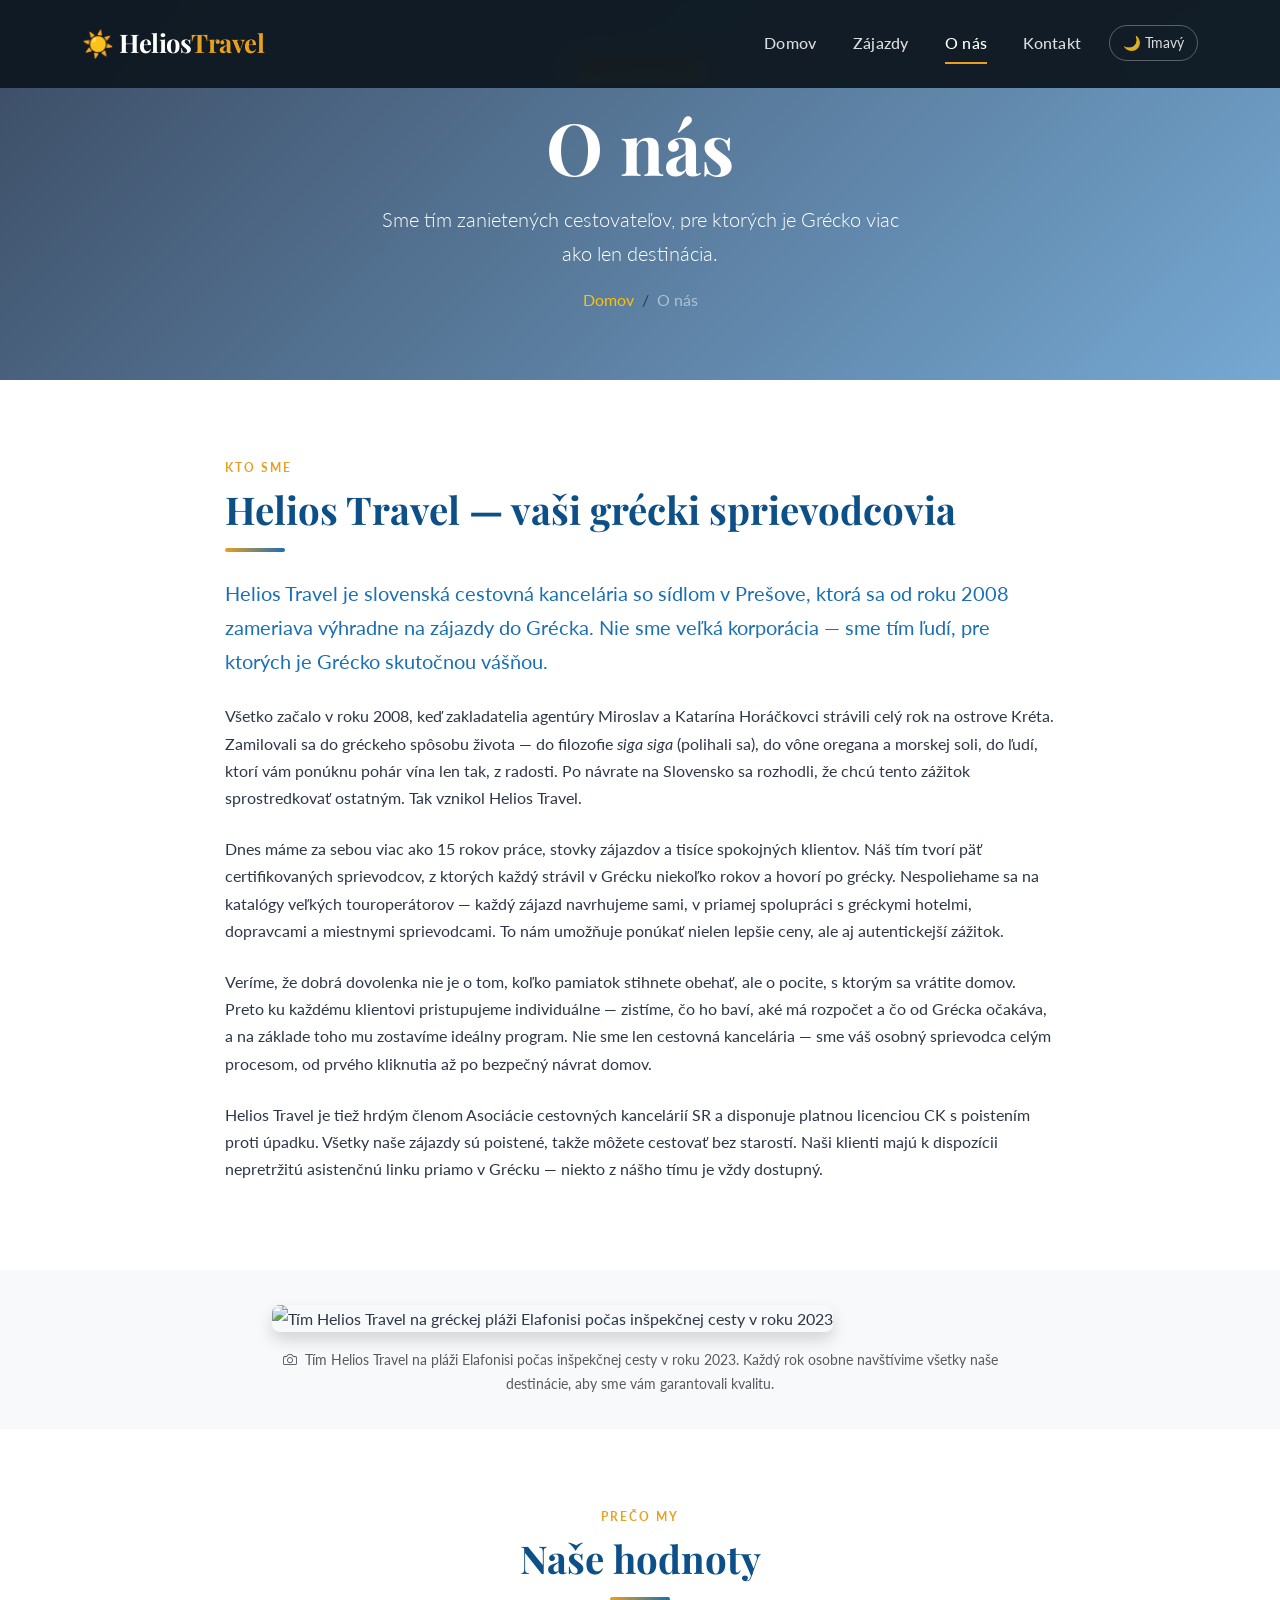
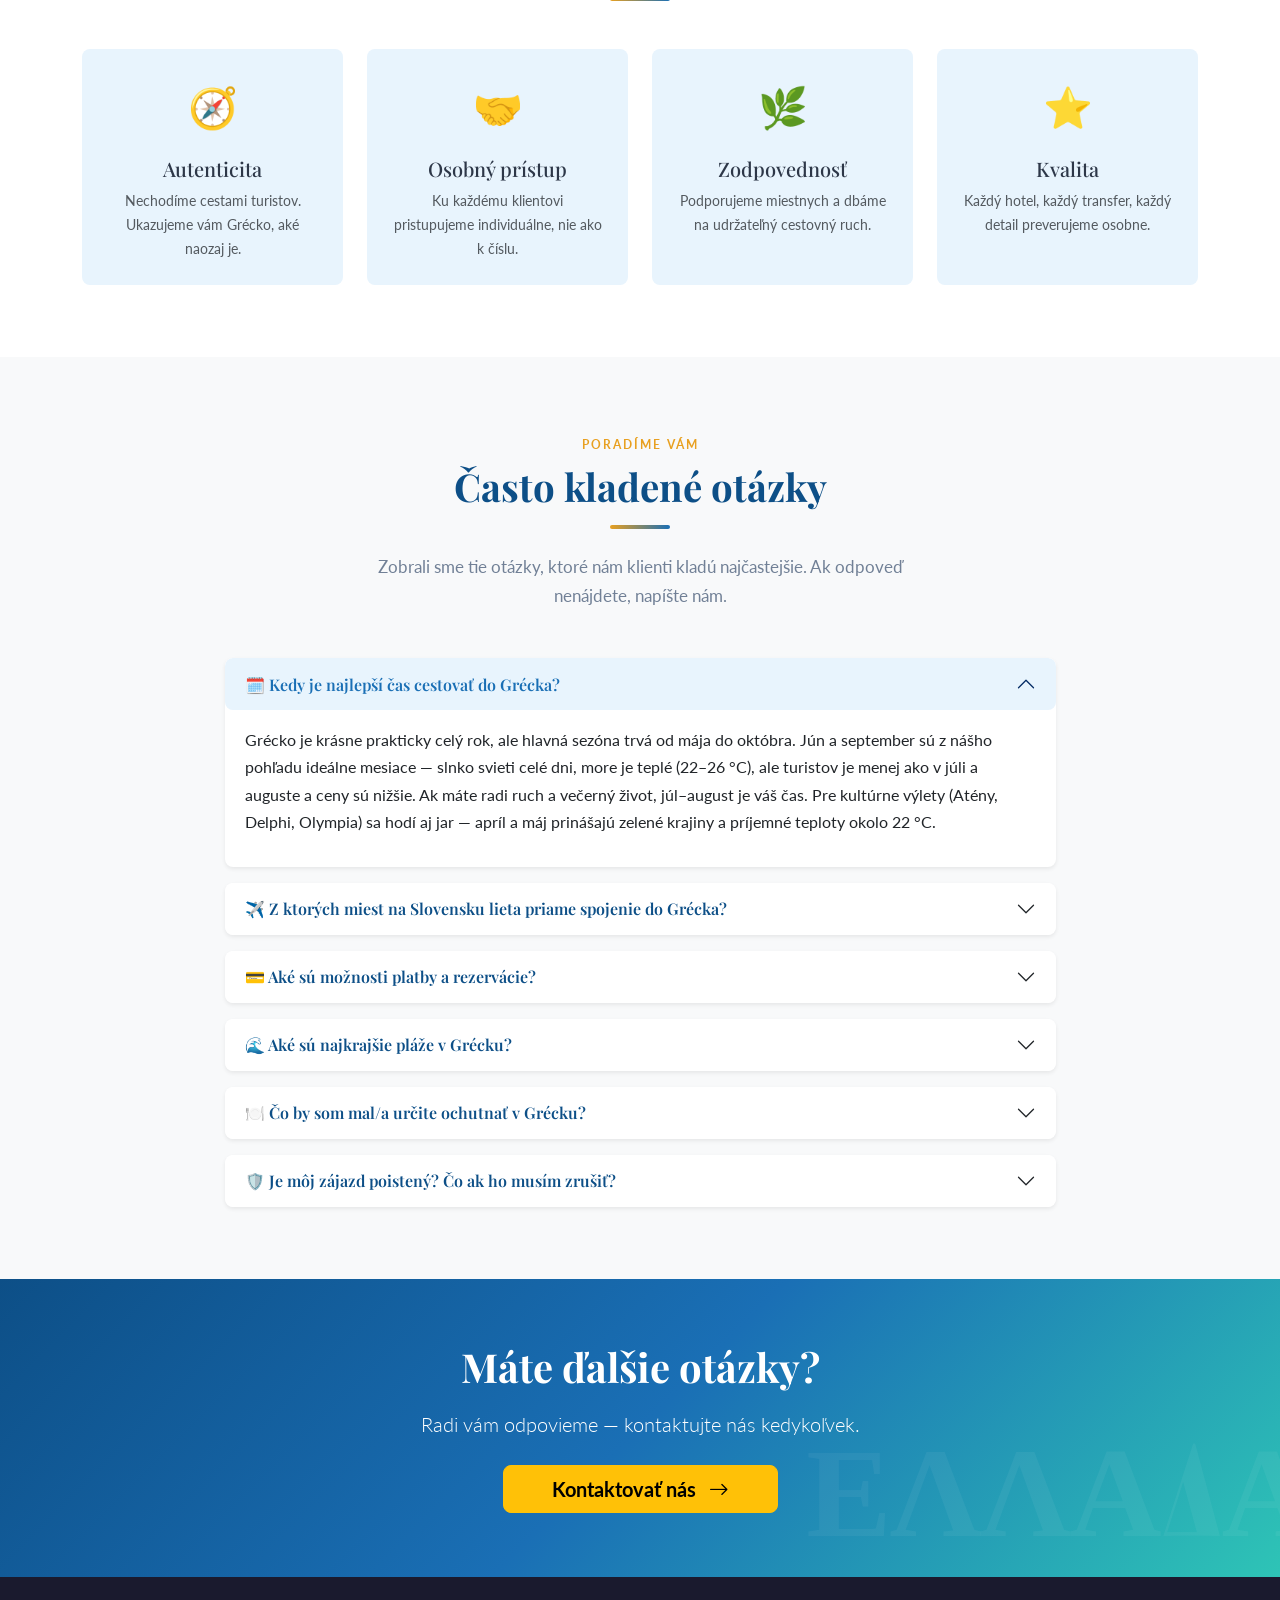
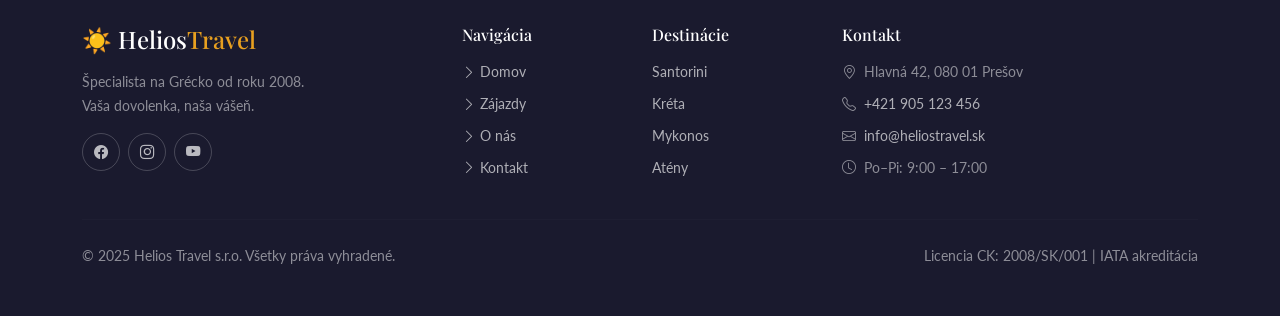
==== o-nas.html @ 0f73ef65 "pridana zakladna struktura" ====
<!DOCTYPE html>
<html lang="sk">
<head>
  <meta charset="UTF-8" />
  <meta name="viewport" content="width=device-width, initial-scale=1.0" />
  <meta name="description" content="O cestovnej kancelárii Helios Travel — naša história, tím a filozofia cestovania do Grécka od roku 2008." />
  <title>O nás — Helios Travel</title>

  <link href="https://cdn.jsdelivr.net/npm/bootstrap@5.3.3/dist/css/bootstrap.min.css" rel="stylesheet" />
  <link href="https://cdn.jsdelivr.net/npm/bootstrap-icons@1.11.3/font/bootstrap-icons.min.css" rel="stylesheet" />
  <link href="https://fonts.googleapis.com/css2?family=Playfair+Display:ital,wght@0,700;0,900;1,700&family=Lato:wght@300;400;700&display=swap" rel="stylesheet" />
  <link rel="stylesheet" href="assets/css/style.css" />
</head>
<body>

  <!-- ============================================================
       NAVIGÁCIA
       ============================================================ -->
  <nav class="navbar navbar-expand-lg fixed-top" aria-label="Hlavná navigácia">
    <div class="container">
      <a class="navbar-brand" href="index.html">☀️ Helios<span>Travel</span></a>

      <button class="navbar-toggler border-0" type="button"
              data-bs-toggle="collapse" data-bs-target="#mainNav"
              aria-controls="mainNav" aria-expanded="false"
              aria-label="Otvoriť navigáciu">
        <span class="navbar-toggler-icon"></span>
      </button>

      <div class="collapse navbar-collapse" id="mainNav">
        <ul class="navbar-nav ms-auto align-items-center gap-1">
          <li class="nav-item"><a class="nav-link" href="index.html">Domov</a></li>
          <li class="nav-item"><a class="nav-link" href="index.html#zajazdy">Zájazdy</a></li>
          <li class="nav-item"><a class="nav-link active" href="o-nas.html">O nás</a></li>
          <li class="nav-item"><a class="nav-link" href="kontakt.html">Kontakt</a></li>
          <li class="nav-item ms-2">
            <button class="btn-dark-mode" id="darkModeToggle" aria-label="Prepnúť tmavý režim">🌙 Tmavý</button>
          </li>
        </ul>
      </div>
    </div>
  </nav>

  <main>

    <!-- ============================================================
         PAGE HERO
         ============================================================ -->
    <section class="page-hero" aria-label="Stránka O nás">
      <div class="container text-white text-center">
        <span class="hero-badge">Naša história</span>
        <h1 class="hero-title mb-3">O nás</h1>
        <p class="lead opacity-90" style="max-width:540px;margin:0 auto;">
          Sme tím zanietených cestovateľov, pre ktorých je Grécko viac ako len destinácia.
        </p>
        <nav aria-label="Drobčeky" class="mt-3">
          <ol class="breadcrumb justify-content-center">
            <li class="breadcrumb-item"><a href="index.html" class="text-warning">Domov</a></li>
            <li class="breadcrumb-item active text-white-50">O nás</li>
          </ol>
        </nav>
      </div>
    </section>

    <!-- ============================================================
         PEREX A HLAVNÝ TEXT (aspoň 3 odseky)
         ============================================================ -->
    <section class="py-5" aria-label="Úvod — O nás">
      <div class="container py-4">
        <div class="row justify-content-center">
          <div class="col-12 col-lg-9">

            <span class="section-label">Kto sme</span>
            <h2 class="section-title mb-3">Helios Travel — vaši grécki sprievodcovia</h2>
            <div class="section-divider ms-0"></div>

            <!-- Perex -->
            <p class="lead mb-4" style="color:var(--color-primary);font-weight:400;">
              Helios Travel je slovenská cestovná kancelária so sídlom v Prešove, ktorá sa
              od roku 2008 zameriava výhradne na zájazdy do Grécka. Nie sme veľká korporácia
              — sme tím ľudí, pre ktorých je Grécko skutočnou vášňou.
            </p>

            <!-- Odsek 1 -->
            <p class="mb-4">
              Všetko začalo v roku 2008, keď zakladatelia agentúry Miroslav a Katarína
              Horáčkovci strávili celý rok na ostrove Kréta. Zamilovali sa do gréckeho
              spôsobu života — do filozofie <em>siga siga</em> (polihali sa), do vône
              oregana a morskej soli, do ľudí, ktorí vám ponúknu pohár vína len tak,
              z radosti. Po návrate na Slovensko sa rozhodli, že chcú tento zážitok
              sprostredkovať ostatným. Tak vznikol Helios Travel.
            </p>

            <!-- Odsek 2 -->
            <p class="mb-4">
              Dnes máme za sebou viac ako 15 rokov práce, stovky zájazdov a tisíce
              spokojných klientov. Náš tím tvorí päť certifikovaných sprievodcov, z ktorých
              každý strávil v Grécku niekoľko rokov a hovorí po grécky. Nespoliehame sa
              na katalógy veľkých touroperátorov — každý zájazd navrhujeme sami, v priamej
              spolupráci s gréckymi hotelmi, dopravcami a miestnymi sprievodcami. To nám
              umožňuje ponúkať nielen lepšie ceny, ale aj autentickejší zážitok.
            </p>

            <!-- Odsek 3 -->
            <p class="mb-4">
              Veríme, že dobrá dovolenka nie je o tom, koľko pamiatok stihnete obehať,
              ale o pocite, s ktorým sa vrátite domov. Preto ku každému klientovi
              pristupujeme individuálne — zistíme, čo ho baví, aké má rozpočet a čo od
              Grécka očakáva, a na základe toho mu zostavíme ideálny program. Nie sme
              len cestovná kancelária — sme váš osobný sprievodca celým procesom, od
              prvého kliknutia až po bezpečný návrat domov.
            </p>

            <!-- Odsek 4 -->
            <p>
              Helios Travel je tiež hrdým členom Asociácie cestovných kancelárií SR
              a disponuje platnou licenciou CK s poistením proti úpadku. Všetky naše
              zájazdy sú poistené, takže môžete cestovať bez starostí. Naši klienti
              majú k dispozícii nepretržitú asistenčnú linku priamo v Grécku — niekto
              z nášho tímu je vždy dostupný.
            </p>

          </div>
        </div>
      </div>
    </section>

    <!-- ============================================================
         OBRÁZOK S POPISOM (figcaption)
         ============================================================ -->
    <section class="py-4 bg-light" aria-label="Fotografia tímu">
      <div class="container py-2">
        <div class="row justify-content-center">
          <div class="col-12 col-lg-8">
            <figure class="mb-0">
              <img
                src="https://images.unsplash.com/photo-1548625149-720754685e1d?w=1200&q=80"
                alt="Tím Helios Travel na gréckej pláži Elafonisi počas inšpekčnej cesty v roku 2023"
                class="img-fluid rounded-3 shadow w-100"
                style="max-height:480px;object-fit:cover;"
              />
              <figcaption class="text-center text-muted mt-3" style="font-size:0.9rem;">
                <i class="bi bi-camera me-1"></i>
                Tím Helios Travel na pláži Elafonisi počas inšpekčnej cesty v roku 2023.
                Každý rok osobne navštívime všetky naše destinácie, aby sme vám garantovali kvalitu.
              </figcaption>
            </figure>
          </div>
        </div>
      </div>
    </section>

    <!-- ============================================================
         HODNOTY / SILNÉ STRÁNKY
         ============================================================ -->
    <section class="py-5" aria-label="Naše hodnoty">
      <div class="container py-4">

        <div class="text-center mb-5">
          <span class="section-label">Prečo my</span>
          <h2 class="section-title">Naše hodnoty</h2>
          <div class="section-divider"></div>
        </div>

        <div class="row g-4 justify-content-center">
          <div class="col-12 col-sm-6 col-lg-3">
            <div class="text-center p-4 rounded-3 h-100" style="background:var(--color-light-blue);">
              <div style="font-size:2.5rem;margin-bottom:1rem;">🧭</div>
              <h3 class="h5 mb-2">Autenticita</h3>
              <p class="small text-muted mb-0">Nechodíme cestami turistov. Ukazujeme vám Grécko, aké naozaj je.</p>
            </div>
          </div>
          <div class="col-12 col-sm-6 col-lg-3">
            <div class="text-center p-4 rounded-3 h-100" style="background:var(--color-light-blue);">
              <div style="font-size:2.5rem;margin-bottom:1rem;">🤝</div>
              <h3 class="h5 mb-2">Osobný prístup</h3>
              <p class="small text-muted mb-0">Ku každému klientovi pristupujeme individuálne, nie ako k číslu.</p>
            </div>
          </div>
          <div class="col-12 col-sm-6 col-lg-3">
            <div class="text-center p-4 rounded-3 h-100" style="background:var(--color-light-blue);">
              <div style="font-size:2.5rem;margin-bottom:1rem;">🌿</div>
              <h3 class="h5 mb-2">Zodpovednosť</h3>
              <p class="small text-muted mb-0">Podporujeme miestnych a dbáme na udržateľný cestovný ruch.</p>
            </div>
          </div>
          <div class="col-12 col-sm-6 col-lg-3">
            <div class="text-center p-4 rounded-3 h-100" style="background:var(--color-light-blue);">
              <div style="font-size:2.5rem;margin-bottom:1rem;">⭐</div>
              <h3 class="h5 mb-2">Kvalita</h3>
              <p class="small text-muted mb-0">Každý hotel, každý transfer, každý detail preverujeme osobne.</p>
            </div>
          </div>
        </div>

      </div>
    </section>

    <!-- ============================================================
         ACCORDION — FAQ / Zaujímavosti (aspoň 4 položky)
         ============================================================ -->
    <section class="py-5 bg-light" aria-label="Často kladené otázky">
      <div class="container py-4">

        <div class="text-center mb-5">
          <span class="section-label">Poradíme vám</span>
          <h2 class="section-title">Často kladené otázky</h2>
          <div class="section-divider"></div>
          <p class="section-subtitle">
            Zobrali sme tie otázky, ktoré nám klienti kladú najčastejšie. Ak odpoveď nenájdete, napíšte nám.
          </p>
        </div>

        <div class="row justify-content-center">
          <div class="col-12 col-lg-9">

            <div class="accordion" id="faqAccordion">

              <!-- Otázka 1 -->
              <div class="accordion-item border-0 mb-3 rounded-3 overflow-hidden shadow-sm">
                <h3 class="accordion-header">
                  <button class="accordion-button rounded-3" type="button"
                          data-bs-toggle="collapse" data-bs-target="#faq1"
                          aria-expanded="true" aria-controls="faq1">
                    🗓️ Kedy je najlepší čas cestovať do Grécka?
                  </button>
                </h3>
                <div id="faq1" class="accordion-collapse collapse show" data-bs-parent="#faqAccordion">
                  <div class="accordion-body">
                    <p>
                      Grécko je krásne prakticky celý rok, ale hlavná sezóna trvá od mája do októbra.
                      Jún a september sú z nášho pohľadu ideálne mesiace — slnko svieti celé dni,
                      more je teplé (22–26 °C), ale turistov je menej ako v júli a auguste a ceny sú
                      nižšie. Ak máte radi ruch a večerný život, júl–august je váš čas. Pre kultúrne
                      výlety (Atény, Delphi, Olympia) sa hodí aj jar — apríl a máj prinášajú zelené
                      krajiny a príjemné teploty okolo 22 °C.
                    </p>
                  </div>
                </div>
              </div>

              <!-- Otázka 2 -->
              <div class="accordion-item border-0 mb-3 rounded-3 overflow-hidden shadow-sm">
                <h3 class="accordion-header">
                  <button class="accordion-button collapsed rounded-3" type="button"
                          data-bs-toggle="collapse" data-bs-target="#faq2"
                          aria-expanded="false" aria-controls="faq2">
                    ✈️ Z ktorých miest na Slovensku lieta priame spojenie do Grécka?
                  </button>
                </h3>
                <div id="faq2" class="accordion-collapse collapse" data-bs-parent="#faqAccordion">
                  <div class="accordion-body">
                    <p>
                      Priame charterové lety do Grécka odlietajú z Bratislavy (BTS) a z Košíc (KSC).
                      Z Bratislavy sú spojenia na Santorini (JTR), Heraklion — Kréta (HER), Rhodos (RHO),
                      Mykonos (JMK) a Corfu (CFU). Z Košíc prevádzkujeme chartery najmä na Krétu a Rhodos.
                      Naše zájazdy zahŕňajú vždy transfer z letiska na hotel a späť, takže sa nemusíte
                      o nič starať. Dopravu riešime komplet.
                    </p>
                  </div>
                </div>
              </div>

              <!-- Otázka 3 -->
              <div class="accordion-item border-0 mb-3 rounded-3 overflow-hidden shadow-sm">
                <h3 class="accordion-header">
                  <button class="accordion-button collapsed rounded-3" type="button"
                          data-bs-toggle="collapse" data-bs-target="#faq3"
                          aria-expanded="false" aria-controls="faq3">
                    💳 Aké sú možnosti platby a rezervácie?
                  </button>
                </h3>
                <div id="faq3" class="accordion-collapse collapse" data-bs-parent="#faqAccordion">
                  <div class="accordion-body">
                    <p>
                      Rezerváciu je možné uskutočniť online cez náš kontaktný formulár, e-mailom alebo
                      telefonicky. Po odsúhlasení podmienok vám zašleme zálohovú faktúru — záloha je
                      zvyčajne 30 % z ceny zájazdu. Zostatok uhrádza klient najneskôr 30 dní pred odletom.
                    </p>
                    <p class="mb-0">
                      Akceptujeme platbu bankovým prevodom, kartou Visa/Mastercard a platbou v hotovosti
                      v našej kancelárii v Prešove. Na požiadanie vieme dohodnúť aj splátkový plán —
                      stačí nás kontaktovať.
                    </p>
                  </div>
                </div>
              </div>

              <!-- Otázka 4 -->
              <div class="accordion-item border-0 mb-3 rounded-3 overflow-hidden shadow-sm">
                <h3 class="accordion-header">
                  <button class="accordion-button collapsed rounded-3" type="button"
                          data-bs-toggle="collapse" data-bs-target="#faq4"
                          aria-expanded="false" aria-controls="faq4">
                    🌊 Aké sú najkrajšie pláže v Grécku?
                  </button>
                </h3>
                <div id="faq4" class="accordion-collapse collapse" data-bs-parent="#faqAccordion">
                  <div class="accordion-body">
                    <p>
                      Grécko má tisíce kilometrov pobrežia a stovky nádherných pláží. Medzi absolútne
                      TOP patria: <strong>Elafonisi</strong> (Kréta) s ružovým pieskom,
                      <strong>Myrtos</strong> (Kefalónia) s dramatickými bielymi útesmi,
                      <strong>Sarakiniko</strong> (Milos) s lunárnou sopečnou krajinou,
                      <strong>Lalaria</strong> (Skiathos) dostupná len loďou a
                      <strong>Navagio</strong> (Zakynthos) s vraku lode ukrytou v zátokovej kalvárii.
                    </p>
                    <p class="mb-0">
                      Keďže poznáme Grécko do hĺbky, vieme vám poradiť aj skryté pláže bez turistov —
                      tie najkrajšie nie sú v žiadnom sprievodcovi.
                    </p>
                  </div>
                </div>
              </div>

              <!-- Otázka 5 -->
              <div class="accordion-item border-0 mb-3 rounded-3 overflow-hidden shadow-sm">
                <h3 class="accordion-header">
                  <button class="accordion-button collapsed rounded-3" type="button"
                          data-bs-toggle="collapse" data-bs-target="#faq5"
                          aria-expanded="false" aria-controls="faq5">
                    🍽️ Čo by som mal/a určite ochutnať v Grécku?
                  </button>
                </h3>
                <div id="faq5" class="accordion-collapse collapse" data-bs-parent="#faqAccordion">
                  <div class="accordion-body">
                    <p>
                      Grécka kuchyňa je jednou z najzdravších a najchutnejších na svete. Medzi
                      povinné gastro zážitky patria: <strong>Moussaka</strong> (zapečený baklažán
                      s mletým mäsom), <strong>Souvlaki</strong> (grilované mäso v pite),
                      <strong>Saganaki</strong> (vyprážaný syr), <strong>Spanakopita</strong>
                      (špenátový koláč vo filo ceste) a samozrejme čerstvé ryby a morské plody
                      priamo z rybárskeho člna.
                    </p>
                    <p class="mb-0">
                      Na pitie odporúčame lokálne víno a destilát <strong>Ouzo</strong> alebo
                      <strong>Tsipouro</strong>. Vyhýbajte sa turistickým reštauráciám pri
                      hlavných námestíach — opýtajte sa miestnych, kde jedia oni. My vám
                      radi odporučíme konkrétne taverny v každej destinácii.
                    </p>
                  </div>
                </div>
              </div>

              <!-- Otázka 6 -->
              <div class="accordion-item border-0 rounded-3 overflow-hidden shadow-sm">
                <h3 class="accordion-header">
                  <button class="accordion-button collapsed rounded-3" type="button"
                          data-bs-toggle="collapse" data-bs-target="#faq6"
                          aria-expanded="false" aria-controls="faq6">
                    🛡️ Je môj zájazd poistený? Čo ak ho musím zrušiť?
                  </button>
                </h3>
                <div id="faq6" class="accordion-collapse collapse" data-bs-parent="#faqAccordion">
                  <div class="accordion-body">
                    <p>
                      Áno, všetky naše zájazdy sú poistené v súlade so zákonom č. 281/2001 Zb.
                      o zájazdoch. Máme uzatvorené poistenie proti úpadku, takže vaše peniaze
                      sú v bezpečí. Odporúčame vám tiež uzatvoriť cestovné poistenie s krytím
                      storna — ponúkame ho v spolupráci s Allianz a Uniqa za zvýhodnených podmienok.
                    </p>
                    <p class="mb-0">
                      Pri storne zájazdu sa uplatňujú stornopoplatky podľa všeobecných obchodných
                      podmienok (VOP): pri storne viac ako 60 dní pred odletom je poplatok 10 %,
                      30–60 dní 30 %, 15–30 dní 50 %, menej ako 15 dní 100 %. Presné podmienky
                      nájdete v zmluve alebo nás kontaktujte.
                    </p>
                  </div>
                </div>
              </div>

            </div><!-- /accordion -->
          </div>
        </div>

      </div>
    </section>

    <!-- ============================================================
         CTA
         ============================================================ -->
    <section class="cta-section py-5 text-white" aria-label="Výzva na kontakt">
      <div class="container py-3 text-center">
        <h2 class="display-6 fw-bold mb-3" style="font-family:var(--font-display);">
          Máte ďalšie otázky?
        </h2>
        <p class="lead mb-4 opacity-90">Radi vám odpovieme — kontaktujte nás kedykoľvek.</p>
        <a href="kontakt.html" class="btn btn-warning btn-lg fw-bold px-5">
          Kontaktovať nás <i class="bi bi-arrow-right ms-2"></i>
        </a>
      </div>
    </section>

  </main>

  <!-- ============================================================
       FOOTER
       ============================================================ -->
  <footer class="text-white py-5">
    <div class="container">
      <div class="row g-4">
        <div class="col-12 col-md-4">
          <h2 class="h4 mb-3" style="font-family:var(--font-display);">☀️ Helios<span style="color:var(--color-secondary);">Travel</span></h2>
          <p class="text-white-50 small mb-3">Špecialista na Grécko od roku 2008.<br />Vaša dovolenka, naša vášeň.</p>
          <div class="d-flex gap-2">
            <a href="#" class="social-icon" aria-label="Facebook"><i class="bi bi-facebook"></i></a>
            <a href="#" class="social-icon" aria-label="Instagram"><i class="bi bi-instagram"></i></a>
            <a href="#" class="social-icon" aria-label="YouTube"><i class="bi bi-youtube"></i></a>
          </div>
        </div>
        <div class="col-6 col-md-2">
          <h3 class="h6 text-white mb-3">Navigácia</h3>
          <ul class="list-unstyled small">
            <li class="mb-2"><a href="index.html"><i class="bi bi-chevron-right me-1"></i>Domov</a></li>
            <li class="mb-2"><a href="index.html#zajazdy"><i class="bi bi-chevron-right me-1"></i>Zájazdy</a></li>
            <li class="mb-2"><a href="o-nas.html"><i class="bi bi-chevron-right me-1"></i>O nás</a></li>
            <li class="mb-2"><a href="kontakt.html"><i class="bi bi-chevron-right me-1"></i>Kontakt</a></li>
          </ul>
        </div>
        <div class="col-6 col-md-2">
          <h3 class="h6 text-white mb-3">Destinácie</h3>
          <ul class="list-unstyled small">
            <li class="mb-2"><a href="index.html#zajazdy">Santorini</a></li>
            <li class="mb-2"><a href="index.html#zajazdy">Kréta</a></li>
            <li class="mb-2"><a href="index.html#zajazdy">Mykonos</a></li>
            <li class="mb-2"><a href="index.html#zajazdy">Atény</a></li>
          </ul>
        </div>
        <div class="col-12 col-md-4">
          <h3 class="h6 text-white mb-3">Kontakt</h3>
          <ul class="list-unstyled small text-white-50">
            <li class="mb-2"><i class="bi bi-geo-alt me-2"></i>Hlavná 42, 080 01 Prešov</li>
            <li class="mb-2"><i class="bi bi-telephone me-2"></i><a href="tel:+421905123456">+421 905 123 456</a></li>
            <li class="mb-2"><i class="bi bi-envelope me-2"></i><a href="mailto:info@heliostravel.sk">info@heliostravel.sk</a></li>
            <li class="mb-2"><i class="bi bi-clock me-2"></i>Po–Pi: 9:00 – 17:00</li>
          </ul>
        </div>
      </div>
      <hr class="footer-divider my-4" />
      <div class="d-flex flex-column flex-md-row justify-content-between align-items-center gap-2">
        <p class="text-white-50 small mb-0">&copy; 2025 Helios Travel s.r.o. Všetky práva vyhradené.</p>
        <p class="text-white-50 small mb-0">Licencia CK: 2008/SK/001 | IATA akreditácia</p>
      </div>
    </div>
  </footer>

  <script src="https://cdn.jsdelivr.net/npm/bootstrap@5.3.3/dist/js/bootstrap.bundle.min.js"></script>
  <script src="assets/js/script.js"></script>

</body>
</html>
---- assets/css/style.css ----
/* ================================================
   HELIOS TRAVEL — Cestovná kancelária | Grécko
   Vlastná farebná schéma a štýly
   ================================================ */

/* CSS Premenné — farebná schéma */
:root {
  --bs-primary: #1a6fb5;
  --bs-primary-rgb: 26, 111, 181;
  --color-primary: #1a6fb5;
  --color-primary-dark: #0d4f87;
  --color-secondary: #e8a020;
  --color-accent: #2ec4b6;
  --color-light-blue: #e8f4fd;
  --color-sand: #f5f0e8;
  --color-dark: #1a1a2e;
  --color-text: #2d3748;
  --color-text-muted: #718096;
  --color-white: #ffffff;
  --font-display: 'Playfair Display', serif;
  --font-body: 'Lato', sans-serif;
  --shadow-card: 0 4px 20px rgba(0,0,0,0.10);
  --shadow-hover: 0 8px 32px rgba(26,111,181,0.18);
  --border-radius: 12px;
  --transition: 0.3s cubic-bezier(0.4, 0, 0.2, 1);
}

/* ================================================
   GLOBÁLNE ŠTÝLY
   ================================================ */
* {
  box-sizing: border-box;
}

body {
  font-family: var(--font-body);
  color: var(--color-text);
  background-color: var(--color-white);
  transition: background-color 0.3s ease, color 0.3s ease;
  line-height: 1.7;
}

/* Dark Mode */
body.dark-mode {
  background-color: #0f1923;
  color: #e2e8f0;
  --color-text: #e2e8f0;
  --color-sand: #1a2535;
  --color-light-blue: #1a2535;
}

body.dark-mode .navbar {
  background-color: #0f1923 !important;
  border-bottom: 1px solid rgba(255,255,255,0.08);
}

body.dark-mode .card {
  background-color: #1a2535;
  border-color: rgba(255,255,255,0.08);
  color: #e2e8f0;
}

body.dark-mode .card-text,
body.dark-mode .card-title {
  color: #e2e8f0;
}

body.dark-mode .bg-light,
body.dark-mode section.py-5:not(.hero-section):not(.cta-section) {
  background-color: #1a2535 !important;
}

body.dark-mode .section-about {
  background-color: #0f1923 !important;
}

body.dark-mode footer {
  background-color: #060d14 !important;
}

body.dark-mode .accordion-button {
  background-color: #1a2535;
  color: #e2e8f0;
}

body.dark-mode .accordion-body {
  background-color: #141f2e;
  color: #c5d0de;
}

body.dark-mode .accordion-item {
  border-color: rgba(255,255,255,0.1);
}

body.dark-mode .form-control,
body.dark-mode .form-select {
  background-color: #1a2535;
  border-color: rgba(255,255,255,0.15);
  color: #e2e8f0;
}

body.dark-mode .form-control::placeholder {
  color: #718096;
}

body.dark-mode .contact-info-box {
  background-color: #1a2535;
}

h1, h2, h3, h4, h5, h6 {
  font-family: var(--font-display);
  font-weight: 700;
}

a {
  color: var(--color-primary);
  text-decoration: none;
  transition: color var(--transition);
}

a:hover {
  color: var(--color-primary-dark);
}

/* ================================================
   NAVBAR
   ================================================ */
.navbar {
  background-color: rgba(15, 25, 35, 0.97) !important;
  backdrop-filter: blur(10px);
  padding: 1rem 0;
  transition: all var(--transition);
  border-bottom: 2px solid transparent;
}

.navbar.scrolled {
  border-bottom-color: var(--color-secondary);
  box-shadow: 0 4px 20px rgba(0,0,0,0.3);
}

.navbar-brand {
  font-family: var(--font-display);
  font-size: 1.6rem;
  font-weight: 700;
  color: var(--color-white) !important;
  letter-spacing: -0.5px;
}

.navbar-brand span {
  color: var(--color-secondary);
}

.nav-link {
  color: rgba(255,255,255,0.85) !important;
  font-weight: 500;
  letter-spacing: 0.3px;
  padding: 0.5rem 1rem !important;
  position: relative;
  transition: color var(--transition);
}

.nav-link::after {
  content: '';
  position: absolute;
  bottom: 0;
  left: 1rem;
  right: 1rem;
  height: 2px;
  background: var(--color-secondary);
  transform: scaleX(0);
  transition: transform var(--transition);
}

.nav-link:hover::after,
.nav-link.active::after {
  transform: scaleX(1);
}

.nav-link:hover,
.nav-link.active {
  color: var(--color-white) !important;
}

.btn-dark-mode {
  background: none;
  border: 1px solid rgba(255,255,255,0.3);
  color: rgba(255,255,255,0.85);
  border-radius: 50px;
  padding: 0.3rem 0.8rem;
  font-size: 0.9rem;
  cursor: pointer;
  transition: all var(--transition);
}

.btn-dark-mode:hover {
  border-color: var(--color-secondary);
  color: var(--color-secondary);
}

/* ================================================
   HERO SEKCIA
   ================================================ */
.hero-section {
  min-height: 100vh;
  background: linear-gradient(
    135deg,
    rgba(10, 30, 60, 0.75) 0%,
    rgba(26, 111, 181, 0.45) 50%,
    rgba(232, 160, 32, 0.35) 100%
  ),
  url('https://images.unsplash.com/photo-1533105079780-92b9be482077?w=1600&q=80') center/cover no-repeat;
  display: flex;
  align-items: center;
  position: relative;
  overflow: hidden;
}

.hero-section::before {
  content: '';
  position: absolute;
  bottom: 0;
  left: 0;
  right: 0;
  height: 80px;
  background: linear-gradient(to top, var(--color-white), transparent);
  z-index: 1;
}

body.dark-mode .hero-section::before {
  background: linear-gradient(to top, #0f1923, transparent);
}

.hero-content {
  position: relative;
  z-index: 2;
}

.hero-badge {
  display: inline-block;
  background: var(--color-secondary);
  color: var(--color-dark);
  font-size: 0.75rem;
  font-weight: 700;
  letter-spacing: 2px;
  text-transform: uppercase;
  padding: 0.35rem 1rem;
  border-radius: 50px;
  margin-bottom: 1.5rem;
  animation: fadeSlideDown 0.8s ease both;
}

.hero-title {
  font-size: clamp(2.5rem, 6vw, 4.5rem);
  color: var(--color-white);
  line-height: 1.1;
  margin-bottom: 1.2rem;
  animation: fadeSlideUp 0.9s ease 0.1s both;
}

.hero-title em {
  font-style: italic;
  color: var(--color-secondary);
}

.hero-subtitle {
  font-size: 1.15rem;
  color: rgba(255,255,255,0.88);
  max-width: 560px;
  margin-bottom: 2rem;
  animation: fadeSlideUp 0.9s ease 0.2s both;
}

.hero-buttons {
  animation: fadeSlideUp 0.9s ease 0.3s both;
}

.btn-primary-custom {
  background: var(--color-secondary);
  color: var(--color-dark);
  border: none;
  padding: 0.8rem 2rem;
  font-weight: 700;
  border-radius: 50px;
  font-size: 1rem;
  transition: all var(--transition);
  box-shadow: 0 4px 15px rgba(232, 160, 32, 0.4);
}

.btn-primary-custom:hover {
  background: #d4900e;
  color: var(--color-dark);
  transform: translateY(-2px);
  box-shadow: 0 8px 25px rgba(232, 160, 32, 0.55);
}

.btn-outline-custom {
  background: transparent;
  color: var(--color-white);
  border: 2px solid rgba(255,255,255,0.6);
  padding: 0.8rem 2rem;
  font-weight: 600;
  border-radius: 50px;
  font-size: 1rem;
  transition: all var(--transition);
}

.btn-outline-custom:hover {
  background: rgba(255,255,255,0.15);
  border-color: var(--color-white);
  color: var(--color-white);
}

.hero-stats {
  animation: fadeSlideUp 0.9s ease 0.4s both;
}

.stat-item {
  text-align: center;
  color: var(--color-white);
}

.stat-number {
  font-family: var(--font-display);
  font-size: 2.2rem;
  font-weight: 700;
  color: var(--color-secondary);
  display: block;
  line-height: 1;
}

.stat-label {
  font-size: 0.8rem;
  opacity: 0.8;
  letter-spacing: 0.5px;
}

/* ================================================
   SEKCIE
   ================================================ */
.section-title {
  font-size: clamp(1.8rem, 3vw, 2.5rem);
  color: var(--color-primary-dark);
  margin-bottom: 0.5rem;
}

body.dark-mode .section-title {
  color: #63b3ed;
}

.section-subtitle {
  color: var(--color-text-muted);
  font-size: 1.05rem;
  max-width: 600px;
  margin: 0 auto 3rem;
}

.section-label {
  display: inline-block;
  color: var(--color-secondary);
  font-size: 0.75rem;
  font-weight: 700;
  letter-spacing: 2px;
  text-transform: uppercase;
  margin-bottom: 0.5rem;
}

.section-divider {
  width: 60px;
  height: 4px;
  background: linear-gradient(to right, var(--color-secondary), var(--color-primary));
  border-radius: 2px;
  margin: 1rem auto 1.5rem;
}

/* ================================================
   KARTY (ZÁJAZDY)
   ================================================ */
.tour-card {
  border: none;
  border-radius: var(--border-radius);
  overflow: hidden;
  box-shadow: var(--shadow-card);
  transition: transform var(--transition), box-shadow var(--transition);
  height: 100%;
}

.tour-card:hover {
  transform: translateY(-8px);
  box-shadow: var(--shadow-hover);
}

.tour-card .card-img-overlay-badge {
  position: absolute;
  top: 12px;
  left: 12px;
  z-index: 2;
}

.badge-primary {
  background: var(--color-primary);
  color: white;
  font-size: 0.7rem;
  font-weight: 700;
  letter-spacing: 1px;
  text-transform: uppercase;
  padding: 0.35rem 0.75rem;
  border-radius: 50px;
}

.badge-accent {
  background: var(--color-secondary);
  color: var(--color-dark);
  font-size: 0.7rem;
  font-weight: 700;
  letter-spacing: 1px;
  text-transform: uppercase;
  padding: 0.35rem 0.75rem;
  border-radius: 50px;
}

.tour-card .card-body {
  padding: 1.5rem;
}

.tour-card .card-title {
  font-size: 1.2rem;
  margin-bottom: 0.75rem;
}

.tour-card .card-text {
  font-size: 0.92rem;
  color: var(--color-text-muted);
  line-height: 1.65;
}

body.dark-mode .tour-card .card-text {
  color: #a0aec0;
}

.tour-meta {
  display: flex;
  gap: 1rem;
  font-size: 0.82rem;
  color: var(--color-text-muted);
  margin-top: 1rem;
  padding-top: 1rem;
  border-top: 1px solid rgba(0,0,0,0.06);
}

body.dark-mode .tour-meta {
  border-top-color: rgba(255,255,255,0.08);
}

.tour-meta span {
  display: flex;
  align-items: center;
  gap: 4px;
}

.tour-price {
  font-family: var(--font-display);
  font-size: 1.4rem;
  font-weight: 700;
  color: var(--color-primary);
  margin-top: 0.5rem;
}

body.dark-mode .tour-price {
  color: #63b3ed;
}

/* ================================================
   O NÁS SEKCIA (index)
   ================================================ */
.section-about {
  background-color: var(--color-white);
}

.about-image-wrapper {
  position: relative;
}

.about-image-wrapper img {
  border-radius: var(--border-radius);
  box-shadow: var(--shadow-card);
  width: 100%;
  object-fit: cover;
}

.about-badge {
  position: absolute;
  bottom: -20px;
  right: -20px;
  background: var(--color-secondary);
  color: var(--color-dark);
  border-radius: 12px;
  padding: 1rem 1.5rem;
  text-align: center;
  box-shadow: var(--shadow-card);
  font-weight: 700;
}

.about-badge .big-number {
  font-family: var(--font-display);
  font-size: 2rem;
  line-height: 1;
  display: block;
}

/* ================================================
   CAROUSEL / GALÉRIA
   ================================================ */
.gallery-section {
  background: var(--color-light-blue);
}

.gallery-carousel .carousel-item img {
  height: 500px;
  object-fit: cover;
  border-radius: var(--border-radius);
}

.carousel-caption {
  background: linear-gradient(transparent, rgba(0,0,0,0.6));
  border-radius: 0 0 var(--border-radius) var(--border-radius);
  padding: 2rem 1.5rem 1.5rem;
  bottom: 0;
  left: 0;
  right: 0;
}

.carousel-control-prev,
.carousel-control-next {
  width: 50px;
  height: 50px;
  background: var(--color-secondary);
  border-radius: 50%;
  top: 50%;
  transform: translateY(-50%);
  margin: 0 1rem;
  opacity: 0.9;
}

.carousel-control-prev {
  left: 10px;
}

.carousel-control-next {
  right: 10px;
}

/* ================================================
   CTA SEKCIA
   ================================================ */
.cta-section {
  background: linear-gradient(
    135deg,
    var(--color-primary-dark) 0%,
    var(--color-primary) 50%,
    var(--color-accent) 100%
  );
  position: relative;
  overflow: hidden;
}

.cta-section::before {
  content: 'ΕΛΛΑΔΑ';
  position: absolute;
  font-family: var(--font-display);
  font-size: 8rem;
  font-weight: 900;
  color: rgba(255,255,255,0.05);
  right: -2rem;
  bottom: -1rem;
  letter-spacing: -2px;
  user-select: none;
}

/* ================================================
   FOOTER
   ================================================ */
footer {
  background-color: var(--color-dark) !important;
}

footer a {
  color: rgba(255,255,255,0.65);
  transition: color var(--transition);
}

footer a:hover {
  color: var(--color-secondary);
}

.footer-divider {
  border-color: rgba(255,255,255,0.08);
}

.social-icon {
  display: inline-flex;
  align-items: center;
  justify-content: center;
  width: 38px;
  height: 38px;
  border-radius: 50%;
  border: 1px solid rgba(255,255,255,0.2);
  color: rgba(255,255,255,0.7);
  transition: all var(--transition);
  font-size: 0.9rem;
}

.social-icon:hover {
  background: var(--color-secondary);
  border-color: var(--color-secondary);
  color: var(--color-dark) !important;
}

/* ================================================
   ANIMÁCIE — @keyframes
   ================================================ */
@keyframes fadeSlideDown {
  from {
    opacity: 0;
    transform: translateY(-20px);
  }
  to {
    opacity: 1;
    transform: translateY(0);
  }
}

@keyframes fadeSlideUp {
  from {
    opacity: 0;
    transform: translateY(30px);
  }
  to {
    opacity: 1;
    transform: translateY(0);
  }
}

@keyframes pulse-ring {
  0% {
    transform: scale(1);
    opacity: 1;
  }
  100% {
    transform: scale(1.6);
    opacity: 0;
  }
}

@keyframes shimmer {
  0% { background-position: -200% 0; }
  100% { background-position: 200% 0; }
}

@keyframes float {
  0%, 100% { transform: translateY(0); }
  50% { transform: translateY(-10px); }
}

/* Plávajúca animácia pre dekoračné elementy */
.floating {
  animation: float 4s ease-in-out infinite;
}

/* Shimmer efekt na CTA tlačidlá */
.btn-shimmer {
  position: relative;
  overflow: hidden;
}

.btn-shimmer::after {
  content: '';
  position: absolute;
  top: -50%;
  left: -50%;
  width: 200%;
  height: 200%;
  background: linear-gradient(
    90deg,
    transparent 40%,
    rgba(255,255,255,0.15) 50%,
    transparent 60%
  );
  background-size: 200% 100%;
  animation: shimmer 2.5s infinite;
}

/* ================================================
   STRÁNKA O NÁS
   ================================================ */
.page-hero {
  min-height: 380px;
  background: linear-gradient(
    135deg,
    rgba(10, 30, 60, 0.80) 0%,
    rgba(26, 111, 181, 0.60) 100%
  ),
  url('https://images.unsplash.com/photo-1555993539-1732b0258235?w=1600&q=80') center/cover no-repeat;
  display: flex;
  align-items: center;
}

.page-hero-kontakt {
  background-image: linear-gradient(
    135deg,
    rgba(10, 30, 60, 0.80) 0%,
    rgba(26, 111, 181, 0.60) 100%
  ),
  url('https://images.unsplash.com/photo-1581974206809-9be40a9f7e97?w=1600&q=80') !important;
}

.team-card {
  border: none;
  border-radius: var(--border-radius);
  overflow: hidden;
  box-shadow: var(--shadow-card);
  transition: transform var(--transition), box-shadow var(--transition);
}

.team-card:hover {
  transform: translateY(-5px);
  box-shadow: var(--shadow-hover);
}

/* Accordion */
.accordion-button {
  font-family: var(--font-display);
  font-weight: 600;
  font-size: 1rem;
  color: var(--color-primary-dark);
}

.accordion-button:not(.collapsed) {
  background-color: var(--color-light-blue);
  color: var(--color-primary);
  box-shadow: none;
}

.accordion-button:focus {
  box-shadow: 0 0 0 0.2rem rgba(26, 111, 181, 0.15);
}

body.dark-mode .accordion-button:not(.collapsed) {
  background-color: #1a2d40;
  color: #63b3ed;
}

/* ================================================
   KONTAKTNÁ STRÁNKA — FORMULÁR
   ================================================ */
.contact-form-section {
  background-color: var(--color-sand);
}

body.dark-mode .contact-form-section {
  background-color: #0f1923;
}

.contact-form-wrapper {
  background: var(--color-white);
  border-radius: var(--border-radius);
  box-shadow: var(--shadow-card);
  padding: 2.5rem;
}

body.dark-mode .contact-form-wrapper {
  background-color: #1a2535;
}

.contact-info-box {
  background: var(--color-white);
  border-radius: var(--border-radius);
  box-shadow: var(--shadow-card);
  padding: 2rem;
}

.contact-info-item {
  display: flex;
  align-items: flex-start;
  gap: 1rem;
  margin-bottom: 1.5rem;
}

.contact-icon {
  width: 44px;
  height: 44px;
  border-radius: 10px;
  background: var(--color-light-blue);
  display: flex;
  align-items: center;
  justify-content: center;
  color: var(--color-primary);
  font-size: 1.1rem;
  flex-shrink: 0;
}

body.dark-mode .contact-icon {
  background: #1a2d40;
  color: #63b3ed;
}

/* CSS validácia formulára */
.form-control:valid:not(:placeholder-shown),
.form-select:valid:not([value=""]) {
  border-color: #38a169;
  background-image: url("data:image/svg+xml,%3Csvg xmlns='http://www.w3.org/2000/svg' viewBox='0 0 16 16'%3E%3Cpath fill='%2338a169' d='M13.854 3.646a.5.5 0 0 1 0 .708l-7 7a.5.5 0 0 1-.708 0l-3.5-3.5a.5.5 0 1 1 .708-.708L6.5 10.293l6.646-6.647a.5.5 0 0 1 .708 0z'/%3E%3C/svg%3E");
  background-repeat: no-repeat;
  background-position: right 0.75rem center;
  background-size: 16px 16px;
  padding-right: 2.5rem;
}

.form-control:invalid:not(:placeholder-shown):not(:focus) {
  border-color: #e53e3e;
}

.form-control:focus {
  border-color: var(--color-primary);
  box-shadow: 0 0 0 0.2rem rgba(26, 111, 181, 0.2);
}

.invalid-hint {
  display: none;
  font-size: 0.8rem;
  color: #e53e3e;
  margin-top: 0.25rem;
}

.form-control:invalid:not(:placeholder-shown):not(:focus) ~ .invalid-hint {
  display: block;
}

/* Toast */
.toast-container {
  z-index: 9999;
}

.toast-success {
  background: #fff;
  border-left: 4px solid #38a169;
}

/* ================================================
   RESPONZÍVNE ÚPRAVY
   ================================================ */
@media (max-width: 768px) {
  .hero-title {
    font-size: 2.2rem;
  }

  .gallery-carousel .carousel-item img {
    height: 280px;
  }

  .about-badge {
    position: static;
    margin-top: 1rem;
    display: inline-block;
  }

  .cta-section::before {
    font-size: 4rem;
    opacity: 0.04;
  }

  .contact-form-wrapper {
    padding: 1.5rem;
  }
}

@media (max-width: 576px) {
  .hero-stats {
    flex-direction: column;
    gap: 1rem !important;
  }

  .stat-item {
    display: flex;
    align-items: center;
    gap: 0.75rem;
    text-align: left;
  }
}
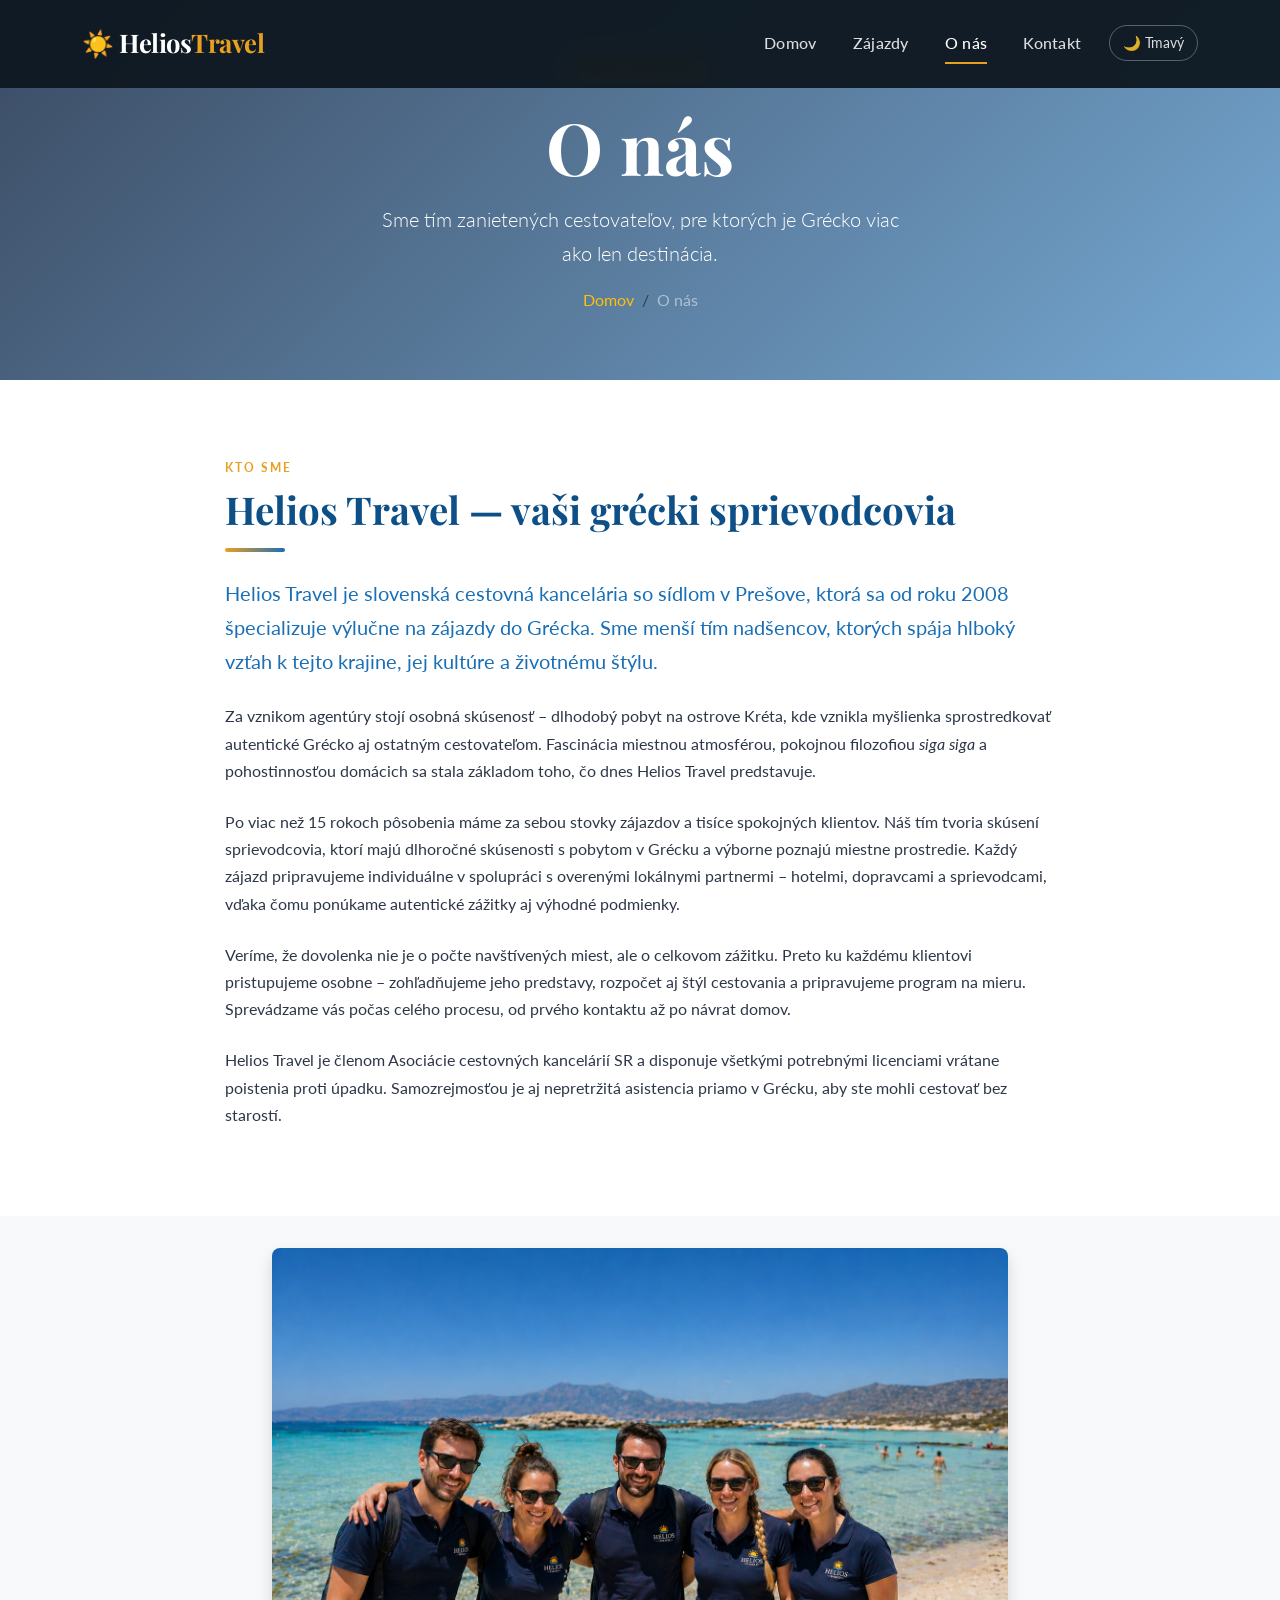
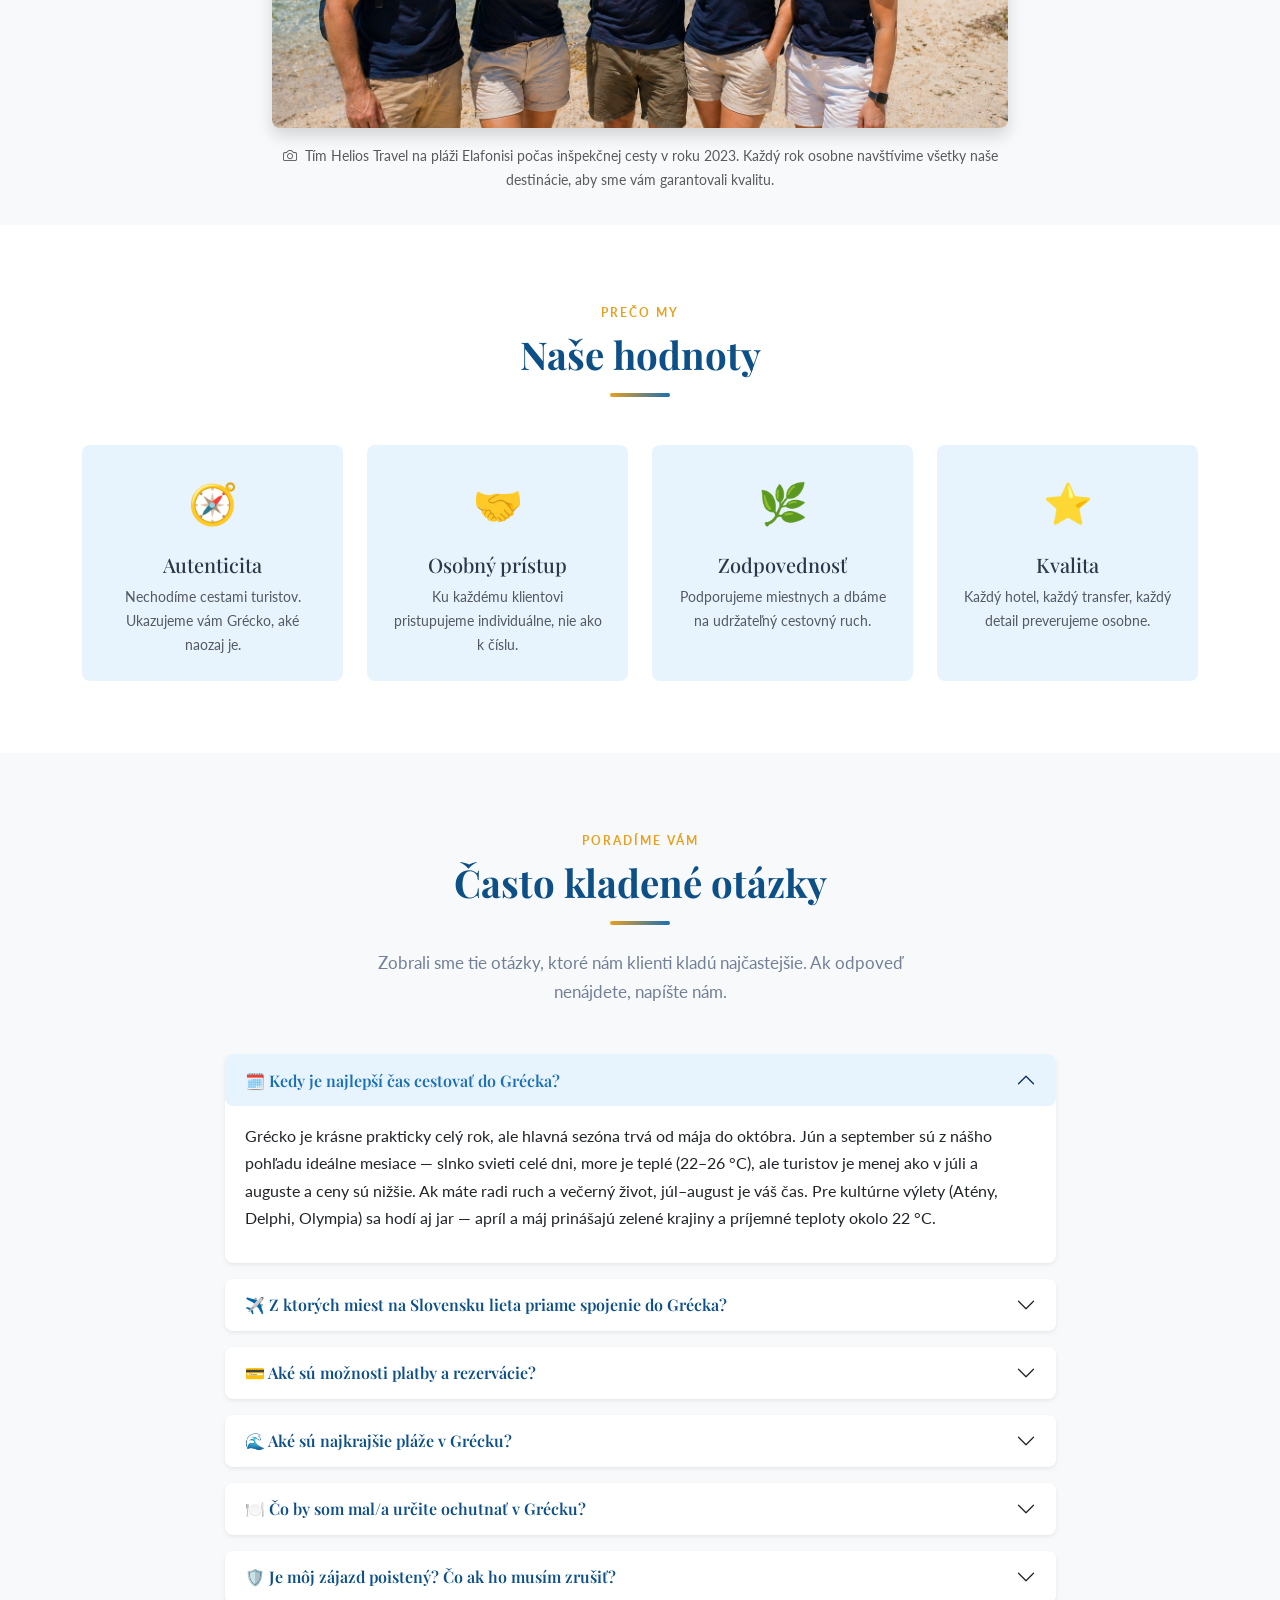
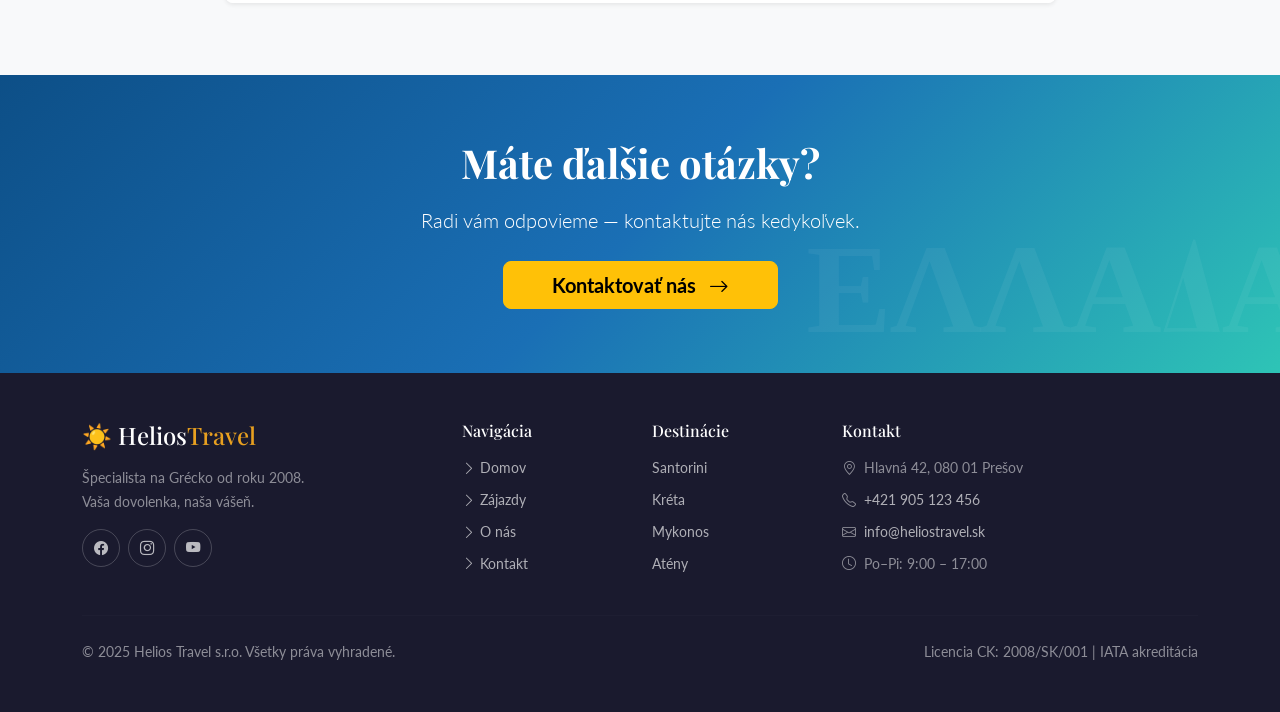
==== commit e6939dd0: "update update" ====
--- a/o-nas.html
+++ b/o-nas.html
@@ -76,48 +76,41 @@
 
             <!-- Perex -->
             <p class="lead mb-4" style="color:var(--color-primary);font-weight:400;">
-              Helios Travel je slovenská cestovná kancelária so sídlom v Prešove, ktorá sa
-              od roku 2008 zameriava výhradne na zájazdy do Grécka. Nie sme veľká korporácia
-              — sme tím ľudí, pre ktorých je Grécko skutočnou vášňou.
+              Helios Travel je slovenská cestovná kancelária so sídlom v Prešove, ktorá sa od roku 2008
+              špecializuje výlučne na zájazdy do Grécka. Sme menší tím nadšencov, ktorých spája hlboký
+              vzťah k tejto krajine, jej kultúre a životnému štýlu.
             </p>
 
             <!-- Odsek 1 -->
             <p class="mb-4">
-              Všetko začalo v roku 2008, keď zakladatelia agentúry Miroslav a Katarína
-              Horáčkovci strávili celý rok na ostrove Kréta. Zamilovali sa do gréckeho
-              spôsobu života — do filozofie <em>siga siga</em> (polihali sa), do vône
-              oregana a morskej soli, do ľudí, ktorí vám ponúknu pohár vína len tak,
-              z radosti. Po návrate na Slovensko sa rozhodli, že chcú tento zážitok
-              sprostredkovať ostatným. Tak vznikol Helios Travel.
+              Za vznikom agentúry stojí osobná skúsenosť – dlhodobý pobyt na ostrove Kréta, kde vznikla
+              myšlienka sprostredkovať autentické Grécko aj ostatným cestovateľom. Fascinácia miestnou
+              atmosférou, pokojnou filozofiou <em>siga siga</em> a pohostinnosťou domácich sa stala
+              základom toho, čo dnes Helios Travel predstavuje.
             </p>
 
             <!-- Odsek 2 -->
             <p class="mb-4">
-              Dnes máme za sebou viac ako 15 rokov práce, stovky zájazdov a tisíce
-              spokojných klientov. Náš tím tvorí päť certifikovaných sprievodcov, z ktorých
-              každý strávil v Grécku niekoľko rokov a hovorí po grécky. Nespoliehame sa
-              na katalógy veľkých touroperátorov — každý zájazd navrhujeme sami, v priamej
-              spolupráci s gréckymi hotelmi, dopravcami a miestnymi sprievodcami. To nám
-              umožňuje ponúkať nielen lepšie ceny, ale aj autentickejší zážitok.
+              Po viac než 15 rokoch pôsobenia máme za sebou stovky zájazdov a tisíce spokojných klientov.
+              Náš tím tvoria skúsení sprievodcovia, ktorí majú dlhoročné skúsenosti s pobytom v Grécku
+              a výborne poznajú miestne prostredie. Každý zájazd pripravujeme individuálne v spolupráci
+              s overenými lokálnymi partnermi – hotelmi, dopravcami a sprievodcami, vďaka čomu ponúkame
+              autentické zážitky aj výhodné podmienky.
             </p>
 
             <!-- Odsek 3 -->
             <p class="mb-4">
-              Veríme, že dobrá dovolenka nie je o tom, koľko pamiatok stihnete obehať,
-              ale o pocite, s ktorým sa vrátite domov. Preto ku každému klientovi
-              pristupujeme individuálne — zistíme, čo ho baví, aké má rozpočet a čo od
-              Grécka očakáva, a na základe toho mu zostavíme ideálny program. Nie sme
-              len cestovná kancelária — sme váš osobný sprievodca celým procesom, od
-              prvého kliknutia až po bezpečný návrat domov.
+              Veríme, že dovolenka nie je o počte navštívených miest, ale o celkovom zážitku. Preto ku
+              každému klientovi pristupujeme osobne – zohľadňujeme jeho predstavy, rozpočet aj štýl
+              cestovania a pripravujeme program na mieru. Sprevádzame vás počas celého procesu, od prvého
+              kontaktu až po návrat domov.
             </p>
 
             <!-- Odsek 4 -->
             <p>
-              Helios Travel je tiež hrdým členom Asociácie cestovných kancelárií SR
-              a disponuje platnou licenciou CK s poistením proti úpadku. Všetky naše
-              zájazdy sú poistené, takže môžete cestovať bez starostí. Naši klienti
-              majú k dispozícii nepretržitú asistenčnú linku priamo v Grécku — niekto
-              z nášho tímu je vždy dostupný.
+              Helios Travel je členom Asociácie cestovných kancelárií SR a disponuje všetkými potrebnými
+              licenciami vrátane poistenia proti úpadku. Samozrejmosťou je aj nepretržitá asistencia
+              priamo v Grécku, aby ste mohli cestovať bez starostí.
             </p>
 
           </div>
@@ -134,7 +127,7 @@
           <div class="col-12 col-lg-8">
             <figure class="mb-0">
               <img
-                src="https://images.unsplash.com/photo-1548625149-720754685e1d?w=1200&q=80"
+                src="assets/img/heliosteam.jpg"
                 alt="Tím Helios Travel na gréckej pláži Elafonisi počas inšpekčnej cesty v roku 2023"
                 class="img-fluid rounded-3 shadow w-100"
                 style="max-height:480px;object-fit:cover;"
--- a/assets/css/style.css
+++ b/assets/css/style.css
@@ -44,7 +44,12 @@
 body.dark-mode {
   background-color: #0f1923;
   color: #e2e8f0;
+  --bs-body-color: #e2e8f0;
+  --bs-secondary-color: #a0aec0;
+  --bs-secondary-color-rgb: 160, 174, 192;
+  --bs-link-color-rgb: 99, 179, 237;
   --color-text: #e2e8f0;
+  --color-text-muted: #a0aec0;
   --color-sand: #1a2535;
   --color-light-blue: #1a2535;
 }
@@ -63,6 +68,14 @@
 body.dark-mode .card-text,
 body.dark-mode .card-title {
   color: #e2e8f0;
+}
+
+body.dark-mode .text-muted {
+  color: #a0aec0 !important;
+}
+
+body.dark-mode a.text-muted:hover {
+  color: #c5d0de !important;
 }
 
 body.dark-mode .bg-light,
@@ -778,6 +791,42 @@
   padding: 2rem;
 }
 
+.contact-section-heading {
+  color: var(--color-primary-dark);
+}
+
+body.dark-mode .contact-form-wrapper,
+body.dark-mode .contact-info-box {
+  color: #e2e8f0;
+}
+
+body.dark-mode .contact-section-heading {
+  color: #63b3ed;
+}
+
+body.dark-mode .contact-form-wrapper .text-muted,
+body.dark-mode .contact-info-box .text-muted,
+body.dark-mode .contact-info-box .text-muted a,
+body.dark-mode .contact-info-box .list-unstyled.text-muted,
+body.dark-mode .contact-info-box .list-unstyled.text-muted li,
+body.dark-mode .contact-form-wrapper small {
+  color: #a0aec0 !important;
+}
+
+body.dark-mode .contact-form-wrapper .form-label,
+body.dark-mode .contact-form-wrapper .form-check-label,
+body.dark-mode .contact-info-box .fw-semibold {
+  color: #e2e8f0;
+}
+
+body.dark-mode .contact-form-wrapper a.text-primary {
+  color: #63b3ed !important;
+}
+
+body.dark-mode .contact-form-wrapper a.text-primary:hover {
+  color: #90cdf4 !important;
+}
+
 .contact-info-item {
   display: flex;
   align-items: flex-start;
